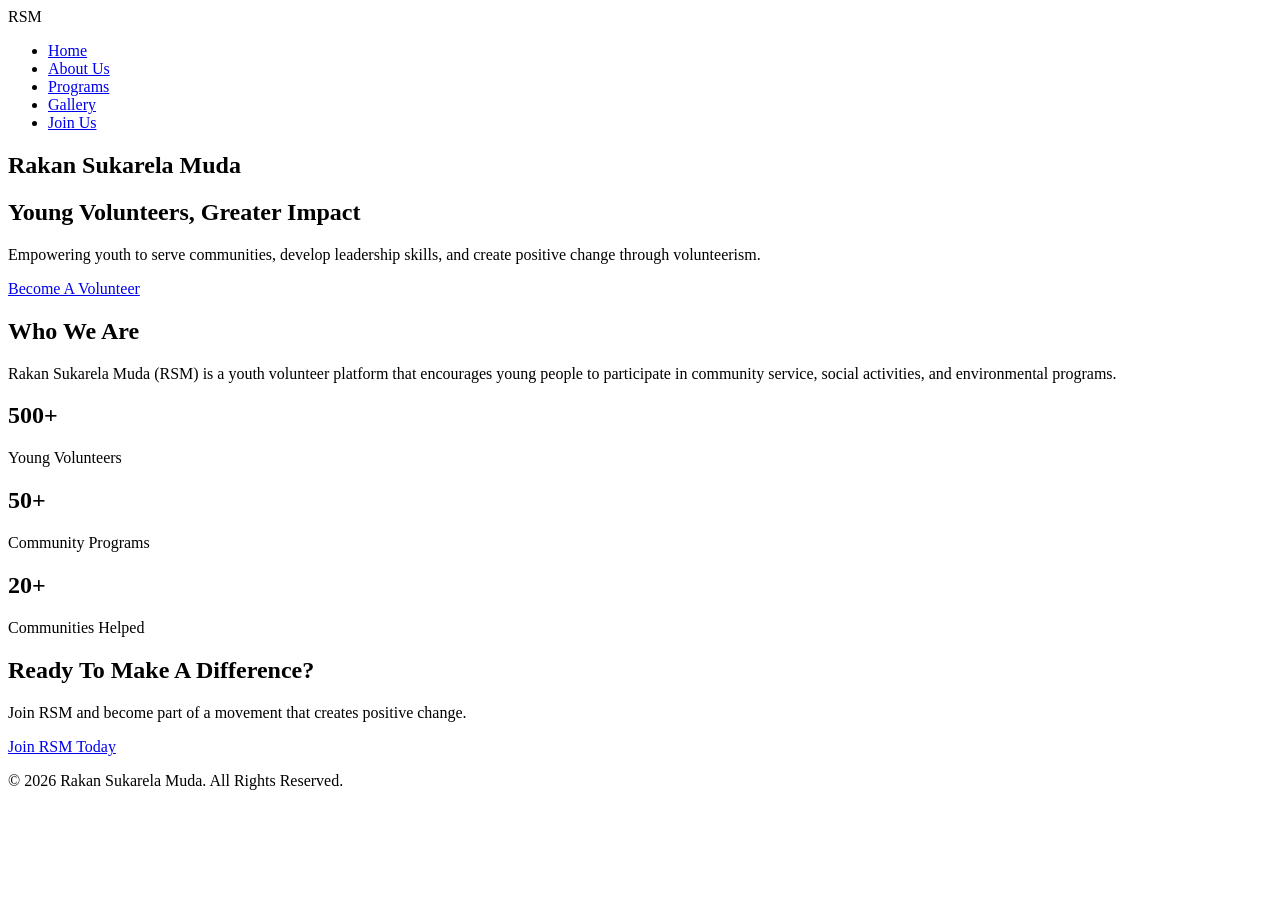
==== index.html @ 3419fdc5 "Add files via upload" ====
<!DOCTYPE html>
<html lang="en">

<head>

<meta charset="UTF-8">
<meta name="viewport" content="width=device-width, initial-scale=1.0">

<title>Rakan Sukarela Muda</title>

<link rel="stylesheet" href="css/style.css">

</head>


<body>


<!-- Navigation Bar -->

<nav>

<div class="logo">
RSM
</div>


<ul>

<li><a href="index.html">Home</a></li>

<li><a href="about.html">About Us</a></li>

<li><a href="programs.html">Programs</a></li>

<li><a href="gallery.html">Gallery</a></li>

<li><a href="register.html">Join Us</a></li>

</ul>

</nav>




<!-- Hero Section -->


<section class="hero">


<div class="hero-content">


<h1>
Rakan Sukarela Muda
</h1>


<h2>
Young Volunteers, Greater Impact
</h2>


<p>
Empowering youth to serve communities,
develop leadership skills, and create
positive change through volunteerism.
</p>



<a href="register.html" class="btn">
Become A Volunteer
</a>


</div>


</section>





<!-- Introduction -->


<section class="intro">


<h2>
Who We Are
</h2>


<p>

Rakan Sukarela Muda (RSM) is a youth volunteer
platform that encourages young people to participate
in community service, social activities, and
environmental programs.

</p>


</section>





<!-- Statistics -->


<section class="stats">


<div class="stat-box">

<h2>
500+
</h2>

<p>
Young Volunteers
</p>

</div>



<div class="stat-box">

<h2>
50+
</h2>

<p>
Community Programs
</p>

</div>




<div class="stat-box">

<h2>
20+
</h2>

<p>
Communities Helped
</p>

</div>



</section>





<!-- Call To Action -->


<section class="join">


<h2>
Ready To Make A Difference?
</h2>


<p>
Join RSM and become part of a movement
that creates positive change.
</p>


<a href="register.html" class="btn">
Join RSM Today
</a>


</section>




<footer>

<p>
© 2026 Rakan Sukarela Muda. All Rights Reserved.
</p>

</footer>



</body>

</html>
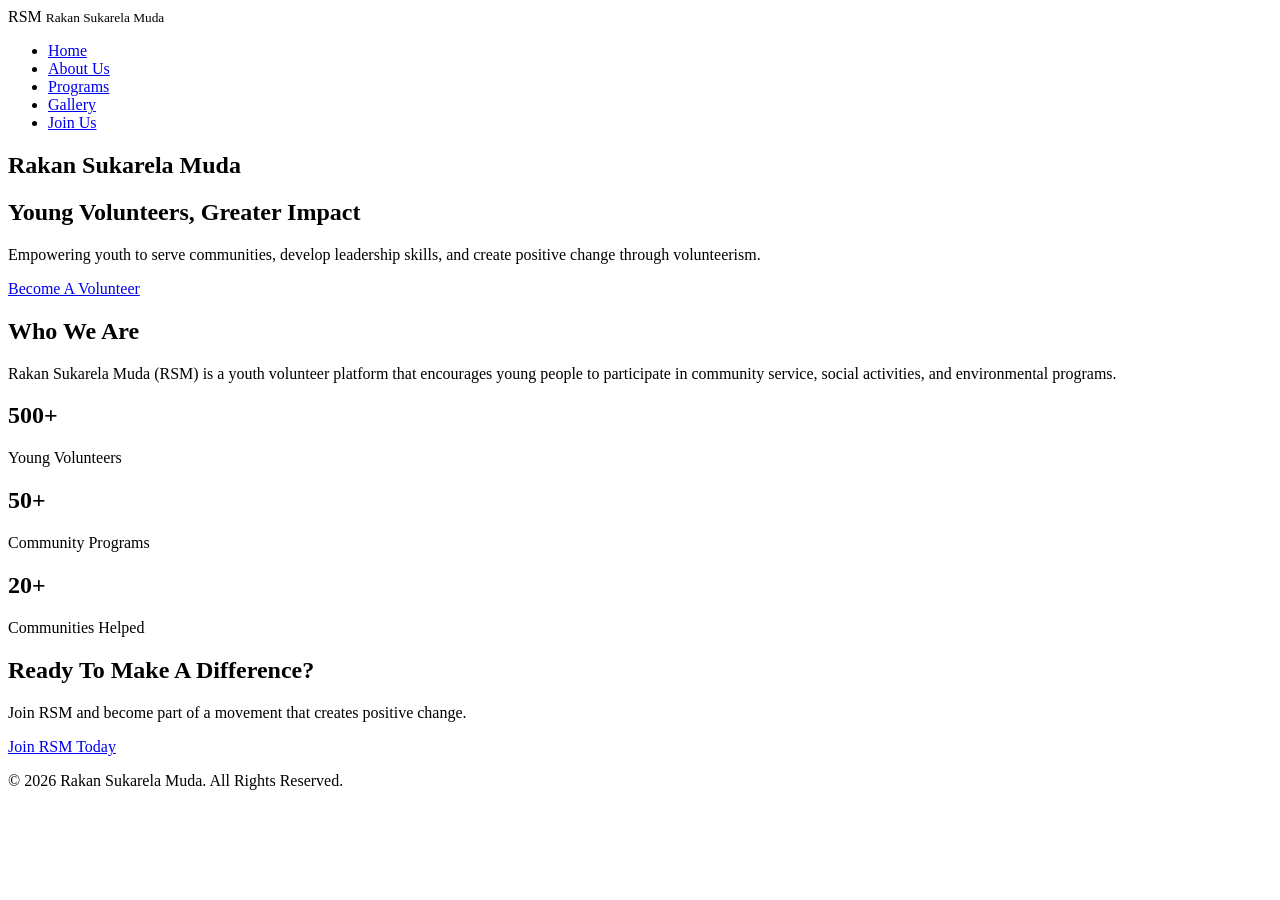
==== commit d00006a2: "Add files via upload" ====
--- a/index.html
+++ b/index.html
@@ -3,11 +3,16 @@
 
 <head>
 
-<meta charset="UTF-8">
-<meta name="viewport" content="width=device-width, initial-scale=1.0">
+    <meta charset="UTF-8">
+    <meta name="viewport" content="width=device-width, initial-scale=1.0">
+    <title>RSM</title>
+
+    <link rel="stylesheet" href="...">
 
 <title>Rakan Sukarela Muda</title>
 
+<link rel="icon" href="images/RSM.png">
+
 <link rel="stylesheet" href="css/style.css">
 
 </head>
@@ -21,7 +26,11 @@
 <nav>
 
 <div class="logo">
-RSM
+
+<span>RSM</span>
+
+<small>Rakan Sukarela Muda</small>
+
 </div>
 
 
@@ -158,9 +167,6 @@
 </p>
 
 </div>
-
-
-
 </section>
 
 
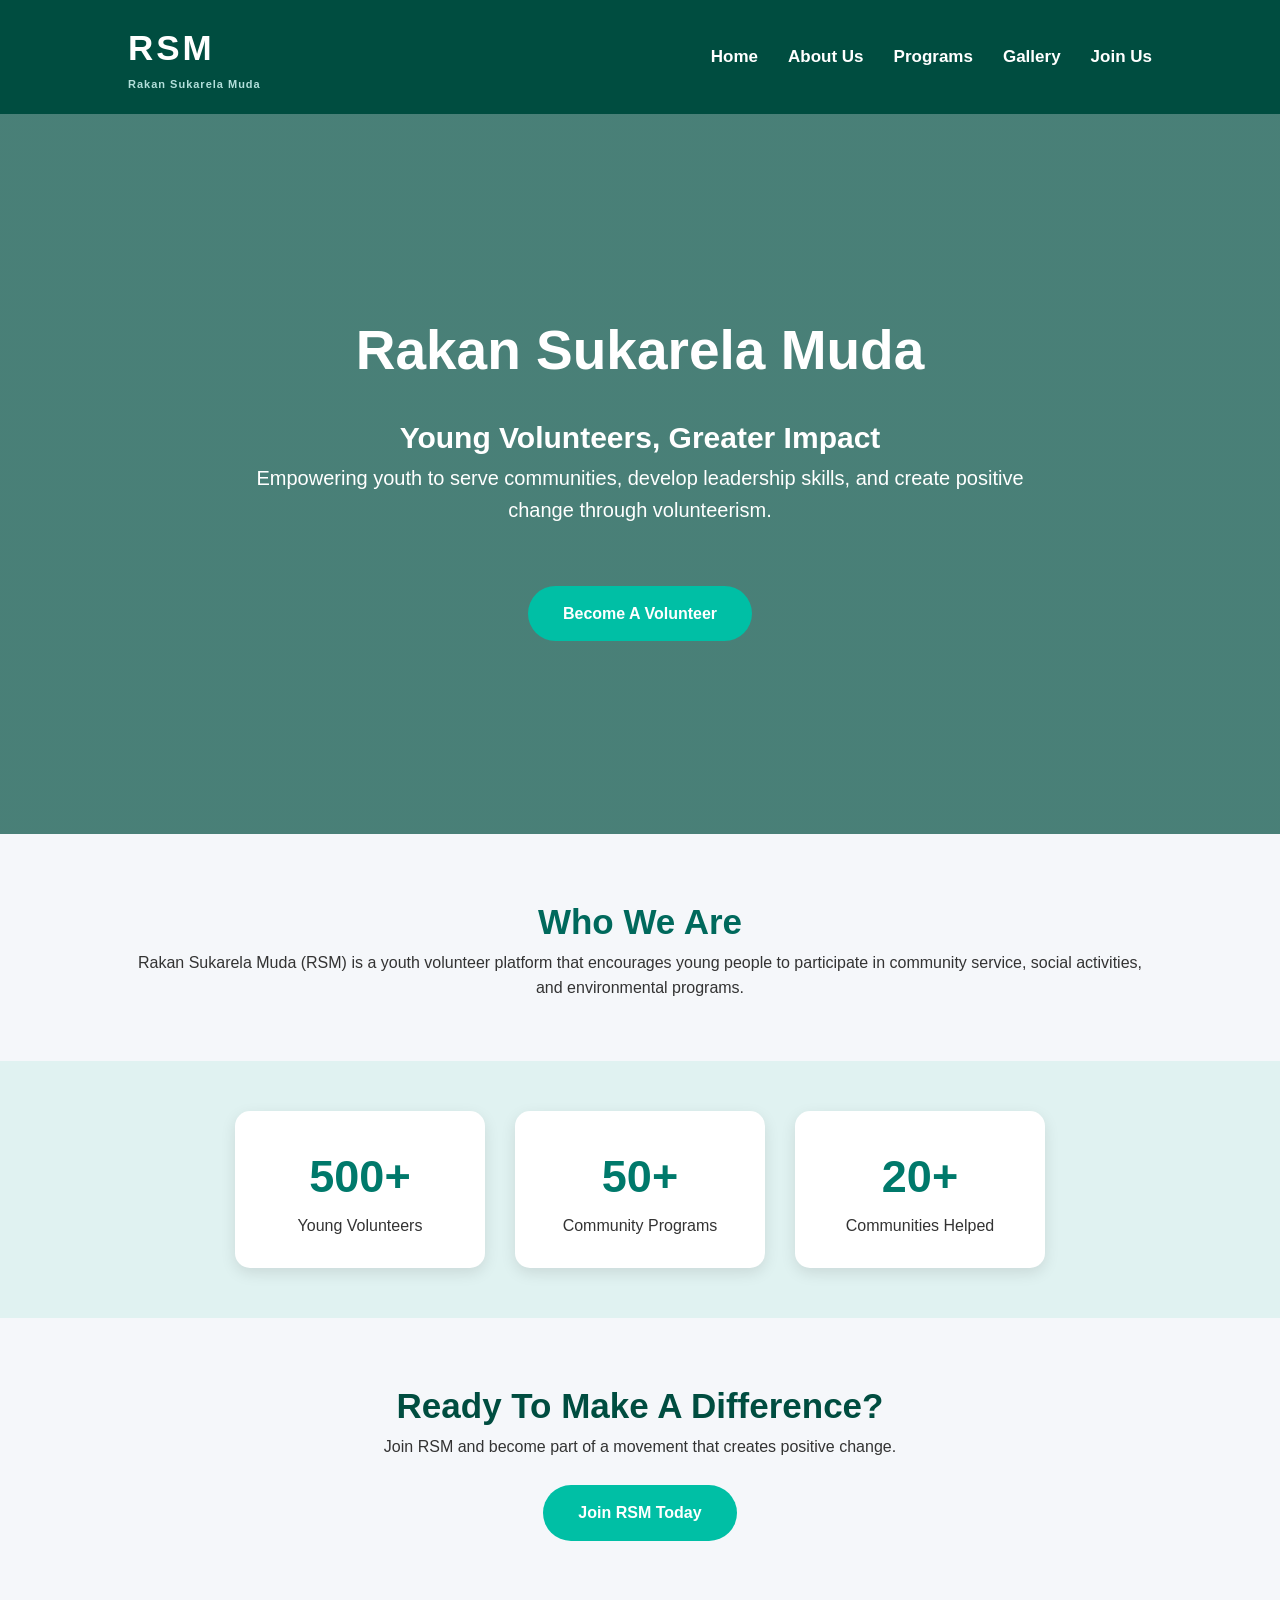
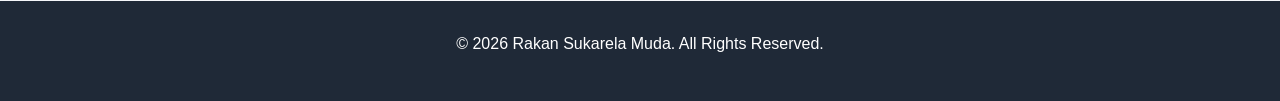
==== commit 4724cc85: "Update index.html" ====
--- a/index.html
+++ b/index.html
@@ -13,7 +13,7 @@
 
 <link rel="icon" href="images/RSM.png">
 
-<link rel="stylesheet" href="css/style.css">
+<link rel="stylesheet" href="style.css">
 
 </head>
 
@@ -212,4 +212,4 @@
 
 </body>
 
-</html>+</html>
--- a/style.css
+++ b/style.css
@@ -0,0 +1,1288 @@
+/* ==========================
+   RAKAN SUKARELA MUDA
+   STYLE.CSS
+========================== */
+/* RESET */
+:root {
+
+    --primary:#004d40;
+
+    --secondary:#00796b;
+
+    --light:#e0f2f1;
+
+    --accent:#00bfa5;
+
+}
+
+* {
+
+    margin:0;
+    padding:0;
+    box-sizing:border-box;
+
+}
+
+
+body {
+
+    font-family: Arial, sans-serif;
+    color:#333;
+
+}
+
+
+html {
+
+    scroll-behavior:smooth;
+
+}
+
+*{
+    margin:0;
+    padding:0;
+    box-sizing:border-box;
+    font-family:'Poppins',sans-serif;
+}
+
+html{
+    scroll-behavior:smooth;
+}
+
+body{
+    background:#f5f7fa;
+    color:#333;
+    line-height:1.6;
+}
+
+/* ==========================
+   NAVBAR
+========================== */
+
+/* NAVIGATION BAR */
+
+
+nav {
+
+    background:#004d40;
+
+    display:flex;
+
+    justify-content:space-between;
+
+    align-items:center;
+
+    padding:20px 10%;
+
+    position:sticky;
+
+    top:0;
+
+    z-index:1000;
+
+}
+
+
+
+
+.logo {
+
+    font-size:35px;
+
+    font-weight:bold;
+
+    color:white;
+
+    letter-spacing:2px;
+
+}
+
+
+
+
+
+nav ul {
+
+    display:flex;
+
+    list-style:none;
+
+    gap:30px;
+
+}
+
+
+
+
+
+nav ul li a {
+
+    text-decoration:none;
+
+    color:white;
+
+    font-size:17px;
+
+    font-weight:bold;
+
+    transition:0.3s;
+
+}
+
+
+
+
+
+nav ul li a:hover {
+
+    color:#80cbc4;
+
+}
+
+/* ==========================
+   HERO
+========================== */
+
+.hero{
+    height:100vh;
+    background:linear-gradient(rgba(10,102,194,.65),
+               rgba(0,168,107,.65)),
+               url("../images/hero.jpg") center/cover;
+    display:flex;
+    justify-content:center;
+    align-items:center;
+    text-align:center;
+    color:white;
+    padding:20px;
+}
+
+.hero-content{
+    max-width:800px;
+}
+
+.hero h1{
+    font-size:58px;
+    margin-bottom:20px;
+    font-weight:700;
+}
+
+.hero p{
+    font-size:20px;
+    margin-bottom:35px;
+}
+
+/* Button */
+
+.btn {
+
+    display:inline-block;
+
+    margin-top:25px;
+
+    padding:15px 40px;
+
+    background:#00bfa5;
+
+    color:white;
+
+    text-decoration:none;
+
+    border-radius:30px;
+
+    font-weight:bold;
+
+    transition:0.3s;
+
+}
+
+
+
+.btn:hover {
+
+    background:#03fbd2;
+
+    transform:translateY(-5px);
+
+}
+
+/* ==========================
+   FEATURES
+========================== */
+
+.features{
+    padding:90px 8%;
+    text-align:center;
+}
+
+.features h2{
+    font-size:38px;
+    margin-bottom:50px;
+}
+
+.cards{
+    display:grid;
+    grid-template-columns:repeat(auto-fit,minmax(260px,1fr));
+    gap:30px;
+}
+
+.card{
+    background:white;
+    border-radius:15px;
+    padding:35px;
+    box-shadow:0 10px 25px rgba(0,0,0,.08);
+    transition:.3s;
+}
+
+.card:hover{
+    transform:translateY(-10px);
+}
+
+.card i{
+    font-size:55px;
+    color:#00A86B;
+    margin-bottom:20px;
+}
+
+.card h3{
+    margin-bottom:15px;
+}
+/* ==========================
+   ABOUT PREVIEW
+========================== */
+
+.about-preview{
+    background:white;
+    padding:90px 8%;
+    text-align:center;
+}
+
+.about-preview h2{
+    font-size:38px;
+    margin-bottom:20px;
+    color:#0A66C2;
+}
+
+.about-preview p{
+    max-width:800px;
+    margin:0 auto 30px;
+    font-size:18px;
+    color:#555;
+}
+
+/* ==========================
+   PROGRAM PREVIEW
+========================== */
+
+.program-preview{
+    background:#f5f7fa;
+    padding:90px 8%;
+    text-align:center;
+}
+
+.program-preview h2{
+    font-size:38px;
+    margin-bottom:50px;
+    color:#0A66C2;
+}
+
+/* ==========================
+   CALL TO ACTION
+========================== */
+
+.cta{
+    background:linear-gradient(135deg,#0A66C2,#00A86B);
+    color:white;
+    text-align:center;
+    padding:80px 20px;
+}
+
+.cta h2{
+    font-size:42px;
+    margin-bottom:20px;
+}
+
+.cta p{
+    font-size:18px;
+    margin-bottom:30px;
+}
+
+.cta .btn{
+    background:white;
+    color:#0A66C2;
+}
+
+.cta .btn:hover{
+    background:#f5f5f5;
+}
+
+/* ==========================
+   FOOTER
+========================== */
+
+footer{
+    background:#1f2937;
+    color:white;
+    text-align:center;
+    padding:30px;
+}
+
+footer p{
+    margin-bottom:15px;
+}
+
+.social{
+    display:flex;
+    justify-content:center;
+    gap:20px;
+}
+
+.social i{
+    font-size:24px;
+    cursor:pointer;
+    transition:.3s;
+}
+
+.social i:hover{
+    color:#00A86B;
+    transform:scale(1.2);
+}
+
+/* ==========================
+   RESPONSIVE DESIGN
+========================== */
+
+@media(max-width:768px){
+
+nav{
+    padding:15px 5%;
+}
+
+nav ul{
+    display:none;
+}
+
+.menu-btn{
+    display:block;
+}
+
+.hero h1{
+    font-size:40px;
+}
+
+.hero p{
+    font-size:18px;
+}
+
+.features h2,
+.about-preview h2,
+.program-preview h2,
+.cta h2{
+    font-size:30px;
+}
+
+.cards{
+    grid-template-columns:1fr;
+}
+
+}
+/* ABOUT PAGE */
+
+.mission {
+    display: flex;
+    justify-content: center;
+    gap: 30px;
+    padding: 50px 10%;
+    flex-wrap: wrap;
+}
+
+
+.box {
+    width: 350px;
+    background: white;
+    padding: 30px;
+    border-radius: 15px;
+    text-align: center;
+    box-shadow: 0 5px 15px rgba(0,0,0,0.1);
+}
+
+
+.box h2 {
+    color: #00796b;
+}
+
+
+.values {
+    padding: 50px 10%;
+    text-align: center;
+}
+
+
+.value-container {
+    display: flex;
+    justify-content: center;
+    gap: 20px;
+    flex-wrap: wrap;
+}
+
+
+.value-card {
+    width: 250px;
+    padding: 25px;
+    background: #e0f2f1;
+    border-radius: 15px;
+}
+
+
+.value-card h3 {
+    color: #004d40;
+}
+/* PROGRAM PAGE */
+
+.program-header {
+
+    text-align:center;
+    padding:60px 10%;
+
+}
+
+
+.program-header h1 {
+
+    font-size:40px;
+    color:#00695c;
+
+}
+
+
+.program-header p {
+
+    font-size:18px;
+    line-height:1.6;
+
+}
+
+
+.programs {
+
+    padding:50px 10%;
+
+}
+
+
+.program-container {
+
+    display:flex;
+    justify-content:center;
+    gap:30px;
+    flex-wrap:wrap;
+
+}
+
+
+.program-card {
+
+    width:280px;
+    background:white;
+    padding:30px;
+    border-radius:15px;
+    text-align:center;
+    box-shadow:0 5px 15px rgba(0,0,0,0.1);
+
+}
+
+
+.program-card h3 {
+
+    color:#00796b;
+
+}
+
+
+.program-card:hover {
+
+    transform:translateY(-10px);
+    transition:0.3s;
+
+}
+/* GALLERY PAGE */
+
+
+.gallery-header {
+
+    text-align:center;
+    padding:60px 10%;
+
+}
+
+
+.gallery-header h1 {
+
+    font-size:40px;
+    color:#00695c;
+
+}
+
+
+.gallery-header p {
+
+    font-size:18px;
+
+}
+
+
+
+
+.gallery {
+
+    padding:50px 10%;
+
+}
+
+
+
+.gallery-container {
+
+    display:grid;
+
+    grid-template-columns:
+    repeat(auto-fit, minmax(250px,1fr));
+
+    gap:30px;
+
+}
+
+
+
+
+.image-box {
+
+    background:white;
+
+    padding:15px;
+
+    border-radius:15px;
+
+    text-align:center;
+
+    box-shadow:
+    0 5px 15px rgba(0,0,0,0.1);
+
+}
+
+
+
+.image-box img {
+
+    width:100%;
+
+    height:220px;
+
+    object-fit:cover;
+
+    border-radius:10px;
+
+}
+
+
+
+.image-box p {
+
+    font-weight:bold;
+
+    color:#00695c;
+
+}
+
+
+
+.image-box:hover {
+
+    transform:scale(1.05);
+
+    transition:0.3s;
+
+}
+/* REGISTER PAGE */
+
+
+.register-header {
+
+    text-align:center;
+    padding:60px 10%;
+
+}
+
+
+.register-header h1 {
+
+    font-size:40px;
+    color:#00695c;
+
+}
+
+
+.register-header p {
+
+    font-size:18px;
+
+}
+
+
+
+
+.register {
+
+    padding:50px 10%;
+
+    background:#e0f2f1;
+
+}
+
+
+
+.register form {
+
+    max-width:600px;
+
+    margin:auto;
+
+    background:white;
+
+    padding:35px;
+
+    border-radius:15px;
+
+    box-shadow:
+    0 5px 15px rgba(0,0,0,0.1);
+
+}
+
+
+
+.register label {
+
+    display:block;
+
+    margin-top:15px;
+
+    font-weight:bold;
+
+    color:#004d40;
+
+}
+
+
+
+
+.register input,
+.register select,
+.register textarea {
+
+
+    width:100%;
+
+    padding:12px;
+
+    margin-top:8px;
+
+    border-radius:8px;
+
+    border:1px solid #ccc;
+
+    font-size:16px;
+
+
+}
+
+
+
+
+.register button {
+
+
+    margin-top:20px;
+
+    width:100%;
+
+    padding:15px;
+
+    background:#00796b;
+
+    color:white;
+
+    border:none;
+
+    border-radius:25px;
+
+    font-size:18px;
+
+    cursor:pointer;
+
+
+}
+
+
+
+
+.register button:hover {
+
+
+    background:#004d40;
+
+
+}
+/* HOME PAGE */
+
+
+/* HERO */
+
+.hero {
+
+height:80vh;
+
+background:
+linear-gradient(
+rgba(0,77,64,0.7),
+rgba(0,77,64,0.7)
+),
+url("../images/hero.jpg");
+
+background-size:cover;
+
+background-position:center;
+
+display:flex;
+
+align-items:center;
+
+justify-content:center;
+
+text-align:center;
+
+color:white;
+
+}
+
+
+
+.hero-content {
+
+max-width:800px;
+
+}
+
+
+
+.hero h1 {
+
+font-size:55px;
+
+}
+
+
+
+.hero h2 {
+
+font-size:30px;
+
+}
+
+
+
+.hero p {
+
+font-size:20px;
+
+line-height:1.6;
+
+}
+
+
+
+.btn {
+
+display:inline-block;
+
+margin-top:25px;
+
+padding:15px 35px;
+
+background:#00bfa5;
+
+color:white;
+
+text-decoration:none;
+
+border-radius:30px;
+
+font-weight:bold;
+
+}
+
+
+
+.btn:hover {
+
+background:#023152;
+
+}
+
+
+
+
+
+/* INTRO */
+
+.intro {
+
+padding:60px 10%;
+
+text-align:center;
+
+}
+
+
+
+.intro h2 {
+
+color:#00695c;
+
+font-size:35px;
+
+}
+
+
+
+
+
+/* STATISTICS */
+
+
+.stats {
+
+display:flex;
+
+justify-content:center;
+
+gap:30px;
+
+padding:50px 10%;
+
+flex-wrap:wrap;
+
+background:#e0f2f1;
+
+}
+
+
+
+.stat-box {
+
+background:white;
+
+width:250px;
+
+padding:30px;
+
+text-align:center;
+
+border-radius:15px;
+
+box-shadow:
+0 5px 15px rgba(0,0,0,0.1);
+
+}
+
+
+
+.stat-box h2 {
+
+font-size:45px;
+
+color:#00796b;
+
+}
+
+
+
+
+
+/* JOIN SECTION */
+
+
+.join {
+
+text-align:center;
+
+padding:60px 10%;
+
+}
+
+
+
+.join h2 {
+
+font-size:35px;
+
+color:#004d40;
+
+}
+/* ABOUT PAGE */
+
+
+.about-header {
+
+text-align:center;
+
+padding:60px 10%;
+
+background:#e0f2f1;
+
+}
+
+
+
+.about-header h1 {
+
+font-size:45px;
+
+color:#00695c;
+
+}
+
+
+
+.about-header p {
+
+font-size:20px;
+
+}
+
+
+
+
+
+.story {
+
+padding:60px 10%;
+
+text-align:center;
+
+}
+
+
+
+.story h2 {
+
+color:#00796b;
+
+font-size:35px;
+
+}
+
+
+
+.story p {
+
+font-size:18px;
+
+line-height:1.8;
+
+}
+
+
+
+
+
+.mission {
+
+display:flex;
+
+justify-content:center;
+
+gap:30px;
+
+padding:50px 10%;
+
+flex-wrap:wrap;
+
+}
+
+
+
+.about-box {
+
+width:350px;
+
+padding:30px;
+
+background:white;
+
+border-radius:15px;
+
+text-align:center;
+
+box-shadow:
+0 5px 15px rgba(0,0,0,0.1);
+
+}
+
+
+
+.about-box h2 {
+
+color:#00796b;
+
+}
+
+
+
+
+
+.values {
+
+padding:60px 10%;
+
+text-align:center;
+
+}
+
+
+
+.values h2 {
+
+font-size:35px;
+
+color:#00695c;
+
+}
+
+
+
+.value-container {
+
+display:flex;
+
+justify-content:center;
+
+gap:25px;
+
+flex-wrap:wrap;
+
+}
+
+
+
+.value-card {
+
+width:250px;
+
+padding:25px;
+
+background:#e0f2f1;
+
+border-radius:15px;
+
+}
+
+
+
+
+
+.join {
+
+text-align:center;
+
+padding:60px 10%;
+
+}
+/* ANIMATION */
+
+
+.hero-content,
+.about-header,
+.program-header,
+.gallery-header,
+.register-header {
+
+    animation:fadeIn 1s ease;
+
+}
+
+
+
+@keyframes fadeIn {
+
+
+from {
+
+    opacity:0;
+
+    transform:translateY(30px);
+
+}
+
+
+to {
+
+    opacity:1;
+
+    transform:translateY(0);
+
+}
+
+
+}
+/* LOGO DESIGN */
+
+
+.logo {
+
+    display:flex;
+
+    flex-direction:column;
+
+    color:white;
+
+}
+
+
+.logo span {
+
+    font-size:35px;
+
+    font-weight:bold;
+
+    letter-spacing:3px;
+
+}
+
+
+.logo small {
+
+    font-size:11px;
+
+    color:#b2dfdb;
+
+    letter-spacing:1px;
+
+}
+/* MODAL */
+
+.modal{
+
+display:none;
+
+position:fixed;
+
+left:0;
+
+top:0;
+
+width:100%;
+
+height:100%;
+
+background:rgba(0,0,0,0.6);
+
+z-index:9999;
+
+}
+
+
+.modal-content{
+
+    background:white;
+
+    width:70%;
+
+    max-width:700px;
+
+    max-height:85vh;
+
+    overflow-y:auto;
+
+    margin:50px auto;
+
+    padding:30px;
+
+    border-radius:15px;
+
+    text-align:center;
+
+    position:relative;
+
+    animation:popup 0.3s ease;
+
+}
+
+
+.modal img{
+
+width:100%;
+
+height:300px;
+
+object-fit:cover;
+
+border-radius:10px;
+
+margin-bottom:20px;
+
+}
+
+
+.close{
+
+position:absolute;
+
+right:20px;
+
+top:15px;
+
+font-size:35px;
+
+cursor:pointer;
+
+font-weight:bold;
+
+}
+
+
+.modal ul{
+
+text-align:left;
+
+margin:20px auto;
+
+max-width:400px;
+
+}
+
+
+.modal li{
+
+margin-bottom:10px;
+
+}
+
+
+@keyframes popup{
+
+from{
+
+transform:scale(.7);
+
+opacity:0;
+
+}
+
+to{
+
+transform:scale(1);
+
+opacity:1;
+
+}
+
+}
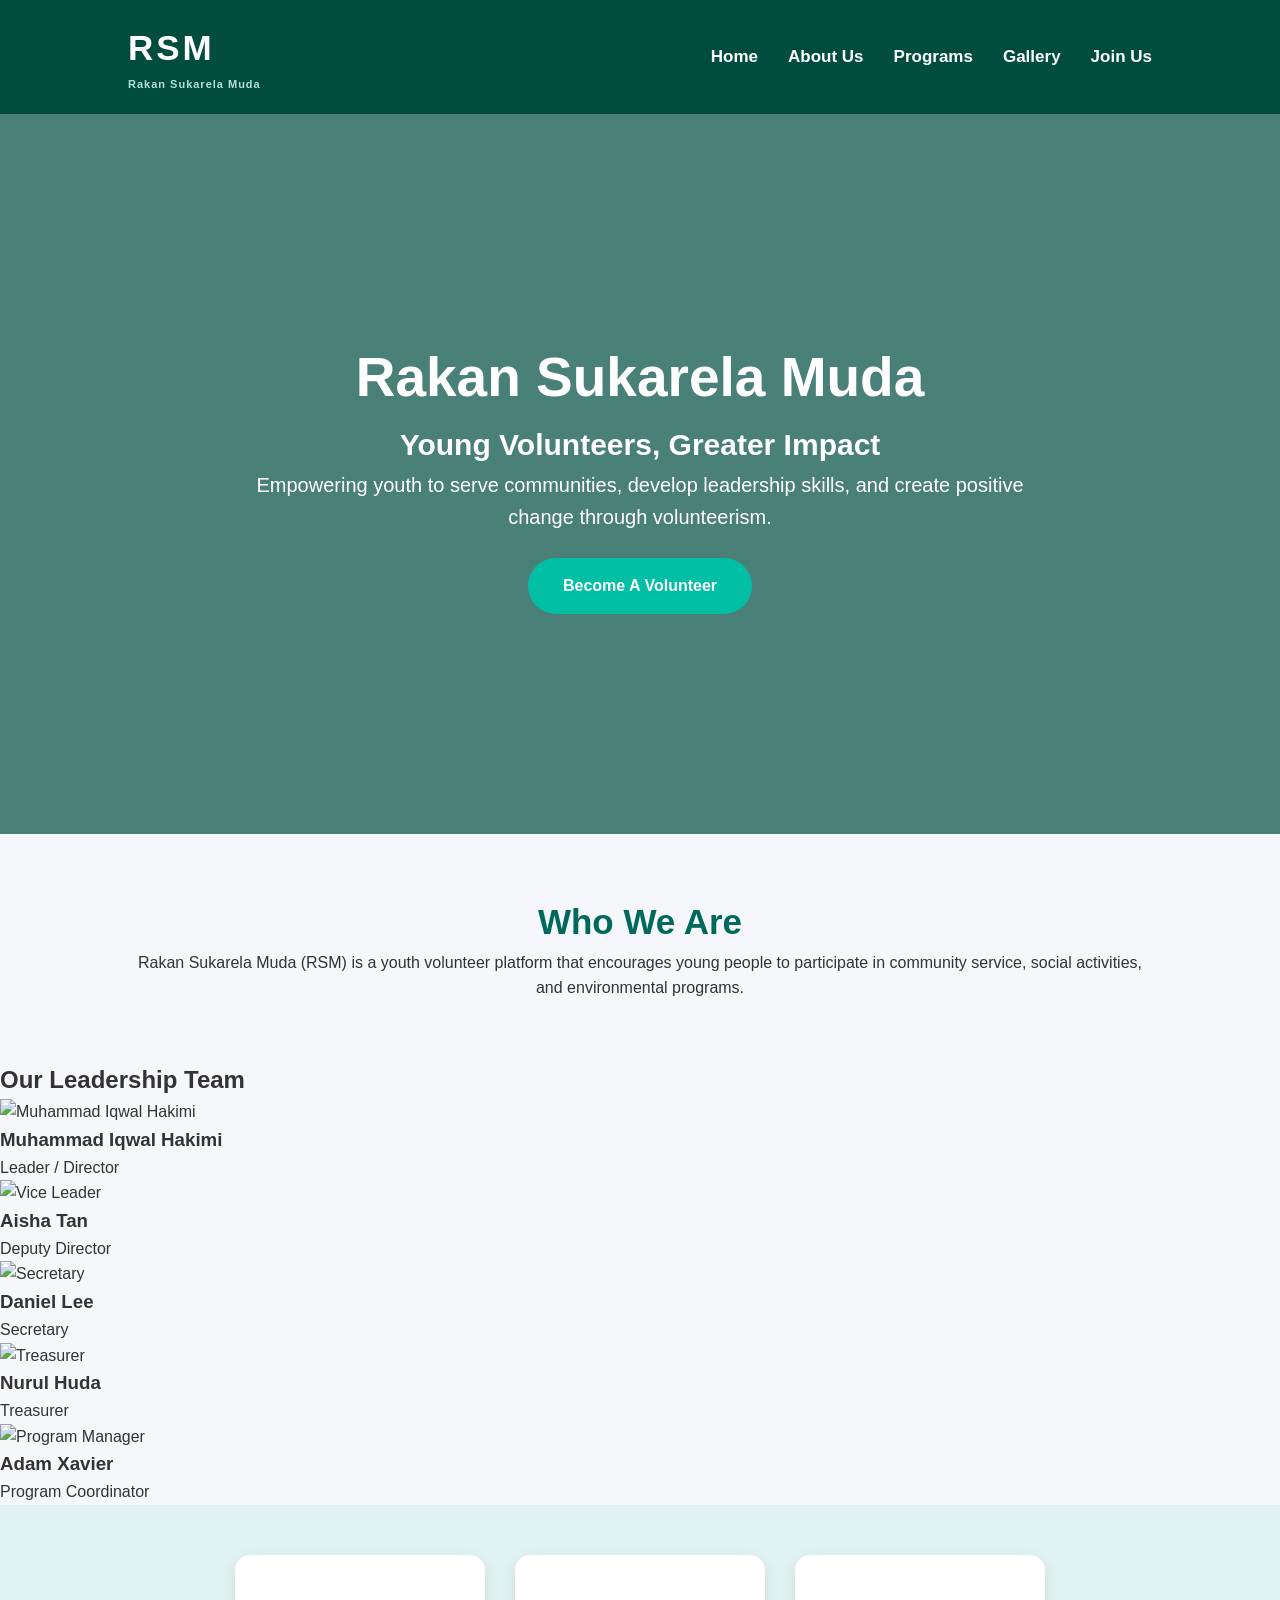
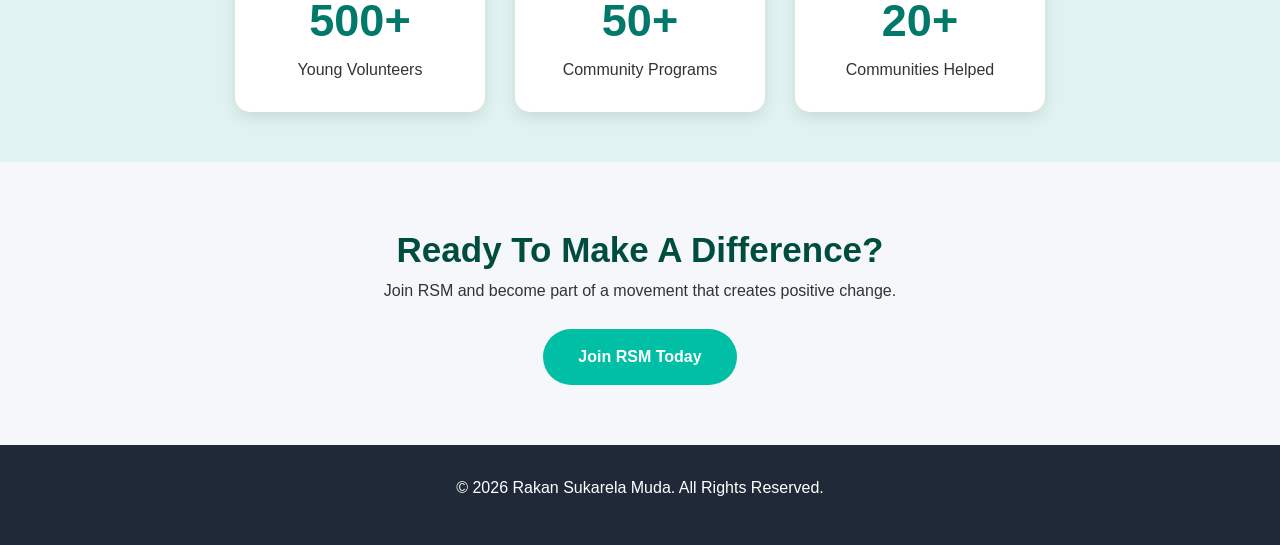
==== commit 182c2446: "Add organization chart for leadership team Added organization chart section with leadership team det" ====
--- a/index.html
+++ b/index.html
@@ -117,6 +117,63 @@
 
 </section>
 
+<!-- Organization Chart -->
+
+<section class="org-chart">
+
+  <h2>Our Leadership Team</h2>
+
+  <div class="chart-container">
+
+    <!-- Leader -->
+    <div class="member leader">
+      <div class="member-img">
+        <img src="images/leader.jpg" alt="Muhammad Iqwal Hakimi">
+      </div>
+      <h3>Muhammad Iqwal Hakimi</h3>
+      <p class="role">Leader / Director</p>
+    </div>
+
+    <!-- Sub-level Team -->
+    <div class="team-grid">
+
+      <div class="member">
+        <div class="member-img">
+          <img src="images/member1.jpg" alt="Vice Leader">
+        </div>
+        <h3>Aisha Tan</h3>
+        <p class="role">Deputy Director</p>
+      </div>
+
+      <div class="member">
+        <div class="member-img">
+          <img src="images/member2.jpg" alt="Secretary">
+        </div>
+        <h3>Daniel Lee</h3>
+        <p class="role">Secretary</p>
+      </div>
+
+      <div class="member">
+        <div class="member-img">
+          <img src="images/member3.jpg" alt="Treasurer">
+        </div>
+        <h3>Nurul Huda</h3>
+        <p class="role">Treasurer</p>
+      </div>
+
+      <div class="member">
+        <div class="member-img">
+          <img src="images/member4.jpg" alt="Program Manager">
+        </div>
+        <h3>Adam Xavier</h3>
+        <p class="role">Program Coordinator</p>
+      </div>
+
+    </div>
+
+  </div>
+
+</section>
 
 
 
--- a/style.css
+++ b/style.css
@@ -143,33 +143,6 @@
    HERO
 ========================== */
 
-.hero{
-    height:100vh;
-    background:linear-gradient(rgba(10,102,194,.65),
-               rgba(0,168,107,.65)),
-               url("../images/hero.jpg") center/cover;
-    display:flex;
-    justify-content:center;
-    align-items:center;
-    text-align:center;
-    color:white;
-    padding:20px;
-}
-
-.hero-content{
-    max-width:800px;
-}
-
-.hero h1{
-    font-size:58px;
-    margin-bottom:20px;
-    font-weight:700;
-}
-
-.hero p{
-    font-size:20px;
-    margin-bottom:35px;
-}
 
 /* Button */
 
@@ -745,7 +718,7 @@
 rgba(0,77,64,0.7),
 rgba(0,77,64,0.7)
 ),
-url("../images/hero.jpg");
+url("/hero.jpg");
 
 background-size:cover;
 
@@ -1285,4 +1258,4 @@
 
 }
 
-}+}
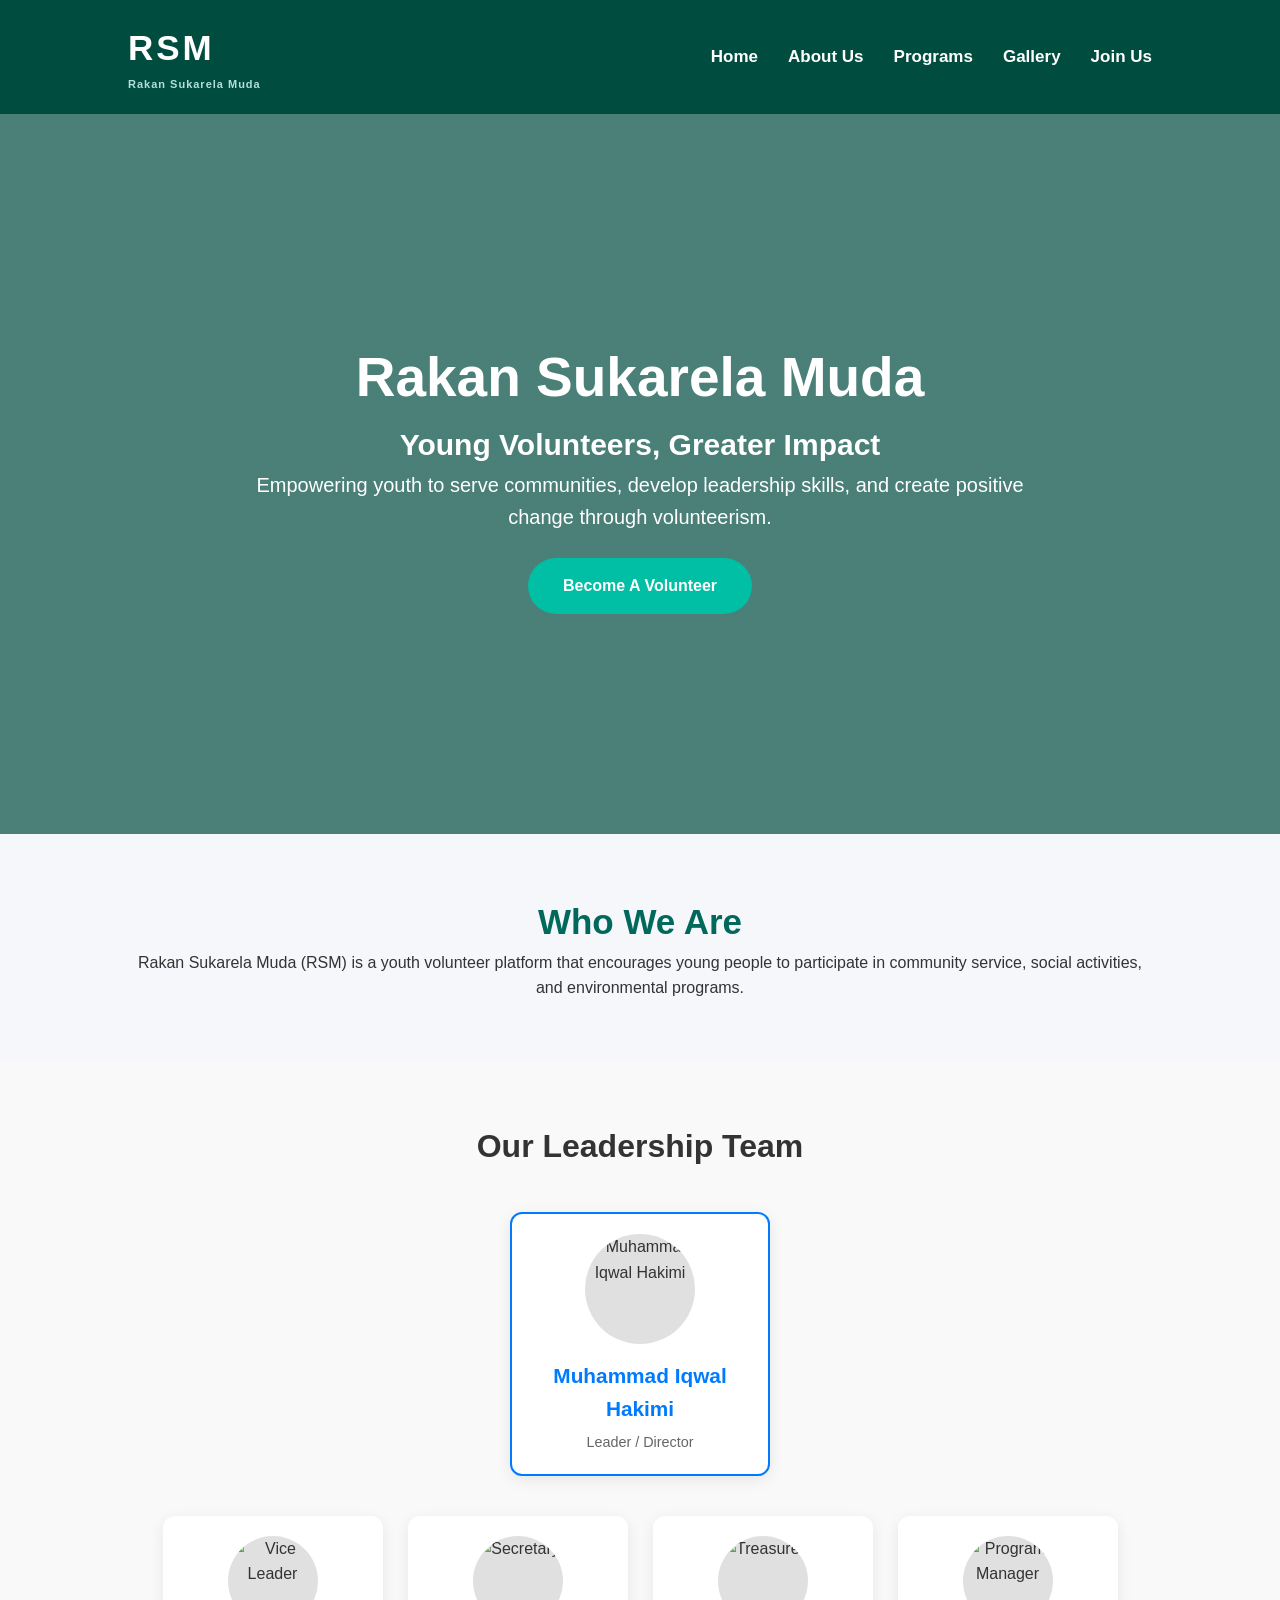
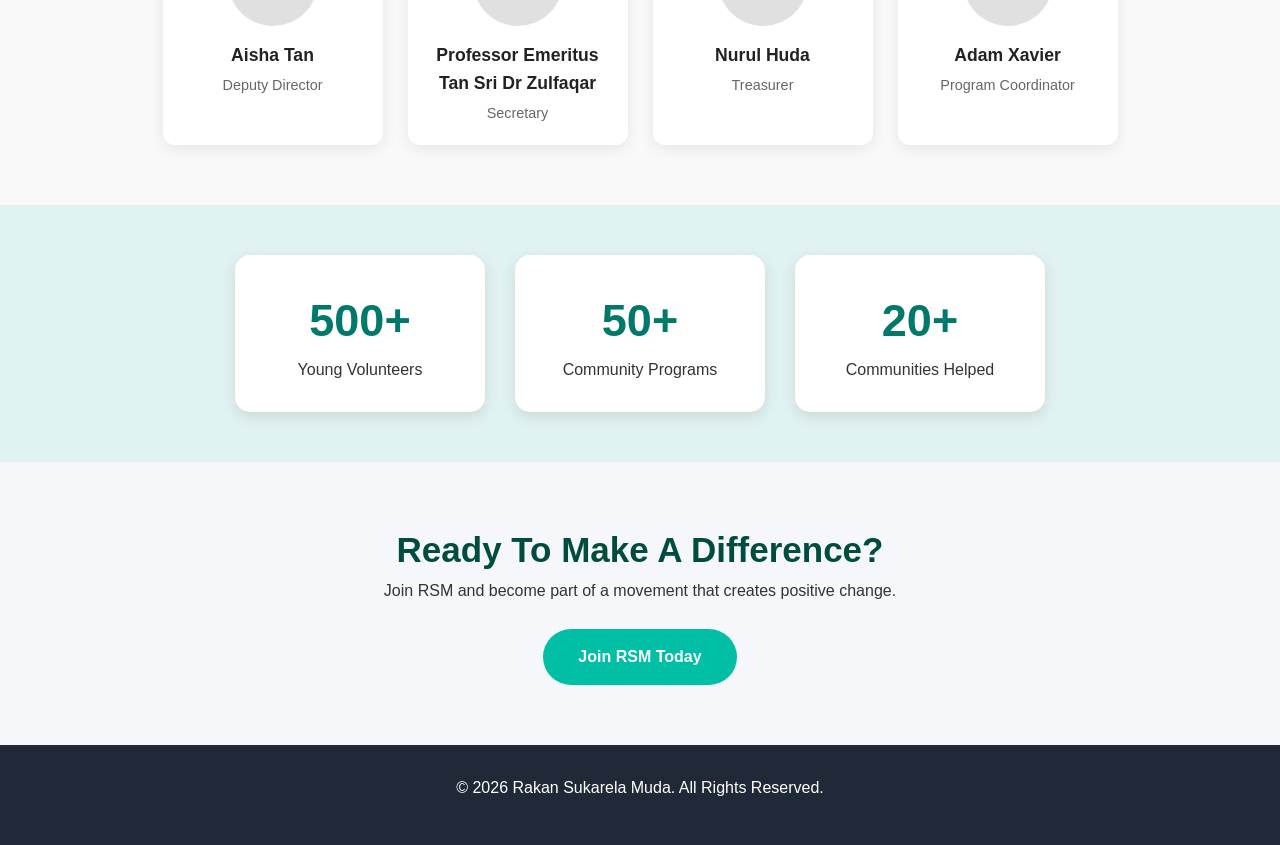
==== commit 7b09db92: "Fix HTML formatting and structure" ====
--- a/index.html
+++ b/index.html
@@ -149,7 +149,7 @@
         <div class="member-img">
           <img src="images/member2.jpg" alt="Secretary">
         </div>
-        <h3>Daniel Lee</h3>
+        <h3>Professor Emeritus Tan Sri Dr Zulfaqar</h3>
         <p class="role">Secretary</p>
       </div>
 
--- a/style.css
+++ b/style.css
@@ -26,6 +26,94 @@
 
 body {
 
+
+/* Organization Chart Section */
+.org-chart {
+  padding: 60px 20px;
+  text-align: center;
+  background-color: #f9f9f9;
+}
+
+.org-chart h2 {
+  font-size: 2rem;
+  margin-bottom: 40px;
+  color: #333;
+}
+
+.chart-container {
+  max-width: 1100px;
+  margin: 0 auto;
+  display: flex;
+  flex-direction: column;
+  align-items: center;
+  gap: 40px;
+}
+
+/* Base Card Styling */
+.member {
+  background: #ffffff;
+  padding: 20px;
+  border-radius: 12px;
+  box-shadow: 0 4px 15px rgba(0, 0, 0, 0.08);
+  width: 220px;
+  transition: transform 0.3s ease;
+}
+
+.member:hover {
+  transform: translateY(-5px);
+}
+
+.member-img {
+  width: 90px;
+  height: 90px;
+  margin: 0 auto 15px;
+  border-radius: 50%;
+  overflow: hidden;
+  background-color: #e0e0e0;
+}
+
+.member-img img {
+  width: 100%;
+  height: 100%;
+  object-fit: cover;
+}
+
+.member h3 {
+  font-size: 1.1rem;
+  margin-bottom: 5px;
+  color: #222;
+}
+
+.member .role {
+  font-size: 0.9rem;
+  color: #666;
+  font-weight: 500;
+}
+
+/* Leader Specific Styling */
+.member.leader {
+  width: 260px;
+  border: 2px solid #007bff; /* Accent color */
+}
+
+.member.leader .member-img {
+  width: 110px;
+  height: 110px;
+}
+
+.member.leader h3 {
+  font-size: 1.3rem;
+  color: #007bff;
+}
+
+/* Team Grid Layout */
+.team-grid {
+  display: flex;
+  flex-wrap: wrap;
+  justify-content: center;
+  gap: 25px;
+  width: 100%;
+}
     font-family: Arial, sans-serif;
     color:#333;
 
